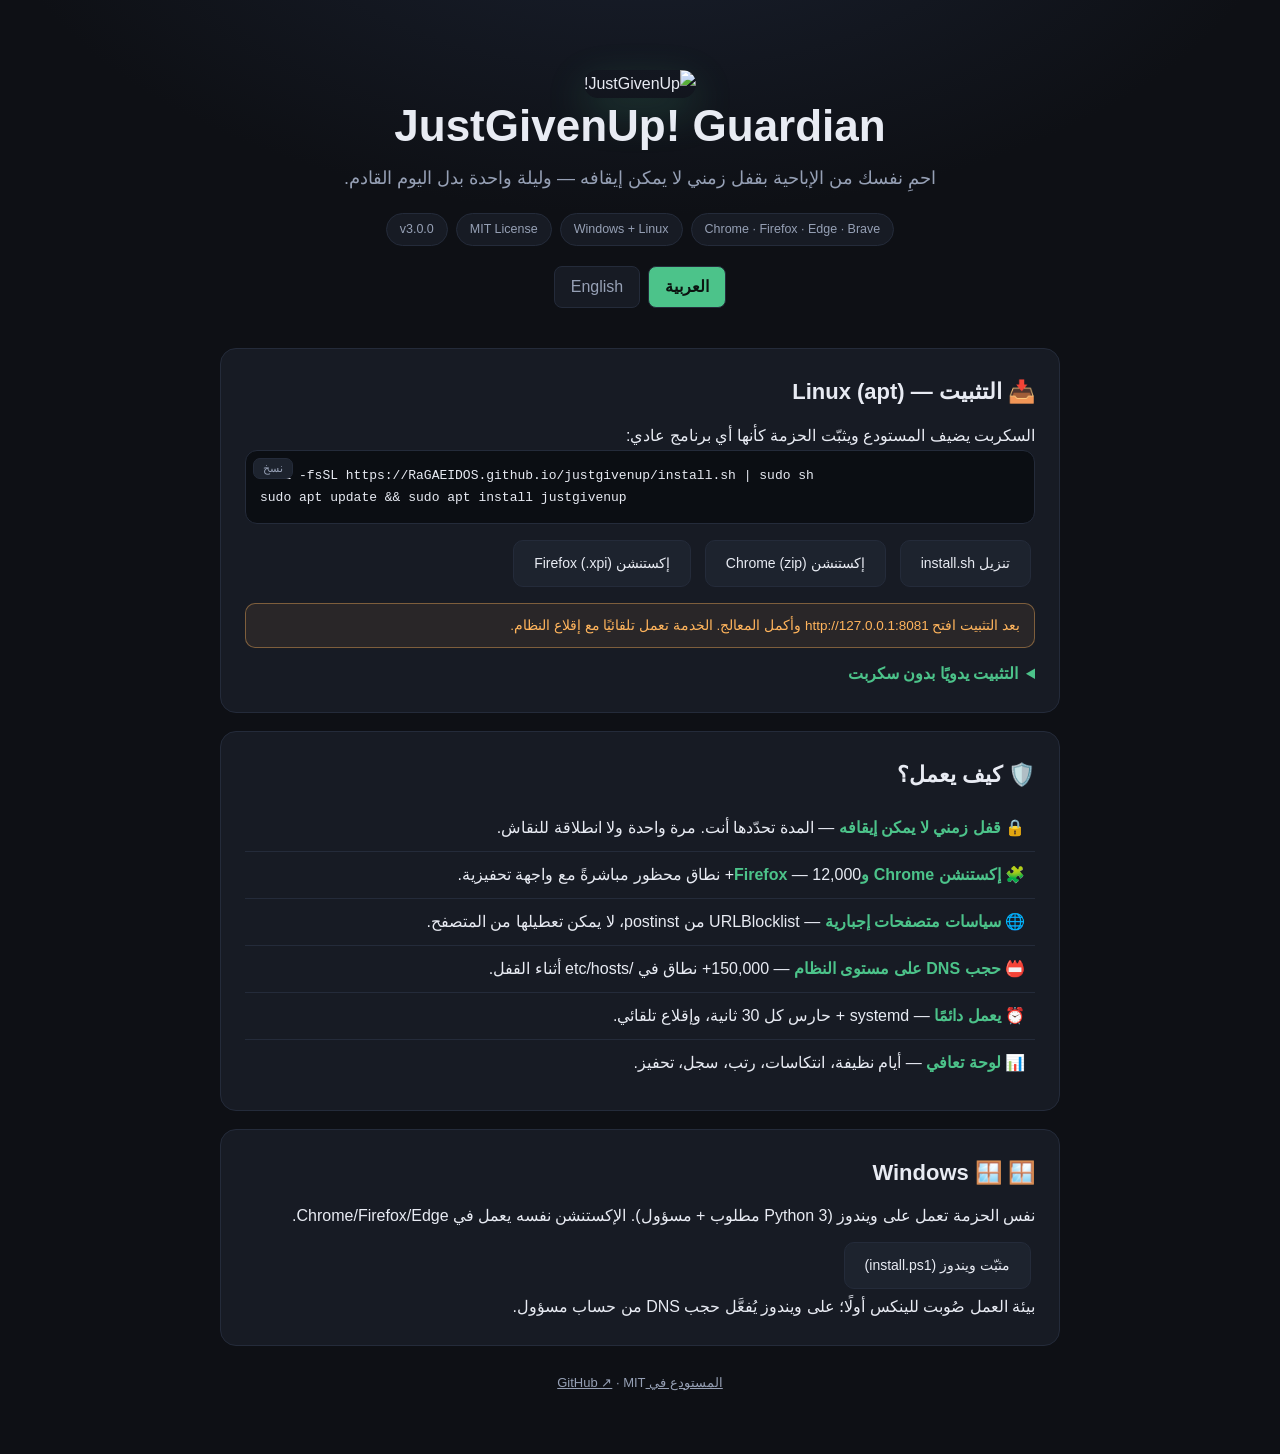
==== site/index.html @ b3aeba64 "v3.0.0: full rebuild — extension + cross-platform daemon + sealed time-lock Architecture ( studied &" ====
<!doctype html>
<html lang="ar" dir="rtl">
<head>
<meta charset="utf-8">
<meta name="viewport" content="width=device-width, initial-scale=1">
<title>JustGivenUp! Guardian — احمِ نفسك</title>
<style>
  :root{--bg:#0e1015;--card:#171b24;--text:#e8ebf3;--muted:#96a0b5;--accent:#4cc38a;--danger:#e5484d;--border:#242b3a}
  *{box-sizing:border-box;margin:0;padding:0}
  body{background:radial-gradient(1100px 600px at 50% -10%,#1a2130 0%,var(--bg) 60%);color:var(--text);font-family:"Segoe UI","Noto Sans Arabic",Tahoma,sans-serif;line-height:1.75}
  .wrap{max-width:880px;margin:0 auto;padding:28px 20px 60px}
  .hero{text-align:center;padding:42px 10px 22px}
  .hero h1{font-size:44px;line-height:1.25}
  body[dir=ltr] .hero h1{letter-spacing:.5px}
  .tag{color:var(--muted);font-size:18px;margin-top:10px}
  .hero .logo{width:110px;height:110px;border-radius:22px;box-shadow:0 14px 40px rgba(76,195,138,.22)}
  .badge-row{display:flex;gap:8px;justify-content:center;flex-wrap:wrap;margin-top:18px}
  .badge{background:var(--card);border:1px solid var(--border);border-radius:999px;padding:5px 13px;font-size:12.5px;color:var(--muted)}
  section{background:var(--card);border:1px solid var(--border);border-radius:16px;padding:24px;margin-top:18px}
  h2{font-size:22px;margin-bottom:10px}
  h2 .emoji{font-size:22px}
  .lang-toggle{display:flex;justify-content:center;gap:8px;margin-top:20px}
  .lang-toggle button{background:var(--card);color:var(--muted);border:1px solid var(--border);border-radius:8px;padding:6px 16px;cursor:pointer;font:inherit}
  .lang-toggle button.on{background:var(--accent);color:#0b1310;font-weight:700}
  code,pre{font-family:"Cascadia Code",Consolas,monospace}
  pre{background:#0b0e13;border:1px solid var(--border);border-radius:12px;padding:14px;overflow-x:auto;direction:ltr;text-align:left;font-size:13px;line-height:1.7}
  .cmd{position:relative}
  .cmd button{position:absolute;top:8px;inset-inline-end:8px;background:#1d232e;color:var(--muted);border:1px solid var(--border);border-radius:7px;padding:3px 9px;font-size:11px;cursor:pointer}
  .btn{display:inline-block;background:#1d232e;color:var(--text);border:1px solid var(--border);border-radius:10px;padding:10px 20px;text-decoration:none;font-size:14px;margin:4px}
  .btn.primary{background:var(--accent);color:#0b1310;font-weight:700;border-color:transparent}
  .row{display:flex;flex-wrap:wrap;gap:6px}
  .feat{list-style:none}
  .feat li{padding:9px 10px;border-bottom:1px solid var(--border)}
  .feat li:last-child{border-bottom:0}
  .feat b{color:var(--accent)}
  .note{background:rgba(255,180,92,.08);border:1px solid rgba(255,180,92,.4);color:#ffb45c;border-radius:10px;padding:10px 14px;font-size:13.5px;margin-top:12px}
  footer{color:var(--muted);text-align:center;font-size:13px;margin-top:26px}
  footer a{color:var(--muted)}
  details{margin-top:12px}
  summary{cursor:pointer;color:var(--accent);font-weight:600}
  [hidden]{display:none!important}
</style>
</head>
<body>
<div class="wrap">

  <div class="hero">
    <img class="logo" src="https://raw.githubusercontent.com/RaGAEIDOS/justgivenup/main/img/logo-justgivenup.png" alt="JustGivenUp!">
    <h1>JustGivenUp! Guardian</h1>
    <p class="tag" id="tagline">احمِ نفسك من الإباحية بقفل زمني لا يمكن إيقافه — وليلة واحدة بدل اليوم القادم.</p>
    <div class="badge-row">
      <span class="badge">Chrome · Firefox · Edge · Brave</span>
      <span class="badge">Windows + Linux</span>
      <span class="badge">MIT License</span>
      <span class="badge" id="ver-badge">v3.0.0</span>
    </div>
    <div class="lang-toggle">
      <button type="button" id="lang-ar" class="on">العربية</button>
      <button type="button" id="lang-en">English</button>
    </div>
  </div>

  <!-- install -->
  <section>
    <h2><span class="emoji">📥</span> <span id="install-h">التثبيت — Linux (apt)</span></h2>
    <p id="install-p">سطر واحد يضيف المستودع، ثم ثبّت الحزمة كأنها أي برنامج عادي:</p>
    <div class="cmd">
      <pre id="cmd-apt">curl -fsSL https://RaGAEIDOS.github.io/justgivenup/install.sh | sudo sh
sudo apt update &amp;&amp; sudo apt install justgivenup</pre>
      <button type="button" id="copy-apt">نسخ</button>
    </div>
    <div class="row" style="margin-top:12px">
      <a class="btn" href="https://RaGAEIDOS.github.io/justgivenup/install.sh" id="dl-script">تنزيل install.sh</a>
      <a class="btn" href="https://RaGAEIDOS.github.io/justgivenup/extensions/justgivenup-chrome-3.0.0.zip" id="dl-chrome">إكستنشن Chrome (zip)</a>
      <a class="btn" href="https://RaGAEIDOS.github.io/justgivenup/extensions/justgivenup-firefox-3.0.0.xpi" id="dl-ff">إكستنشن Firefox (.xpi)</a>
    </div>
    <p class="note" id="install-note">بعد التثبيت افتح http://127.0.0.1:8081 وأكمل المعالج. الخدمة تعمل تلقائيًا مع إقلاع النظام.</p>
    <details>
      <summary id="manual-summary">التثبيت يدويًا بدون سكربت</summary>
      <div class="cmd" style="margin-top:8px">
        <pre id="cmd-manual">echo "deb [trusted=yes] https://RaGAEIDOS.github.io/justgivenup stable main" \
  | sudo tee /etc/apt/sources.list.d/justgivenup.list
sudo apt update &amp;&amp; sudo apt install justgivenup</pre>
        <button type="button" id="copy-manual">نسخ</button>
      </div>
      <p style="margin-top:8px" id="manual-p">يعمل على Debian وUbuntu وMint والأنظمة المشتقة. الـ signed-release متاح عند توقيع المستودع.</p>
    </details>
  </section>

  <!-- features -->
  <section>
    <h2><span class="emoji">🛡️</span> <span id="feat-h">كيف يعمل؟</span></h2>
    <ul class="feat" id="feat-list">
      <li>🔒 <b>قفل زمني لا يمكن إيقافه</b> — المدة تحدّدها أنت (1–3650 يوم). بمجرد بدئه لا يستطيع أحد — لا أنت ولا الإكستنشن ولا السطر — إزالته أو تقصيره. العبث بالملفات يضيف 90 يومًا.</li>
      <li>🧩 <b>إكستنشن Chrome وFirefox</b> — يحجب مباشرةً فوق 12,000 موقع إباحي بـ declarativeNetRequest، مع واجهة تحفيزية عند المحاولة.</li>
      <li>🌐 <b>سياسات متصفحات إجبارية</b> — URLBlocklist يُثبَّت عبر postinst ولا يمكن تعطيله من واجهة المتصفح.</li>
      <li>📛 <b>حجب DNS على مستوى النظام</b> — /etc/hosts يحجب أكثر من 150,000 نطاق أثناء القفل حتى لو حُذف الإكستنشن.</li>
      <li>⏰ <b>يعمل دائمًا</b> — خدمة systemd + حارس كل 30 ثانية يعيد التشغيل لو أوُقفت، ويبدأ تلقائيًا مع الإقلاع.</li>
      <li>📊 <b>لوحة تعافي</b> — أيام نظيفة، انتكاسات، رتب، سجل، كلمات تحفيزية (عربي/إنجليزي).</li>
    </ul>
  </section>

  <!-- windows -->
  <section>
    <h2><span class="emoji">🪟</span> <span id="win-h">Windows</span></h2>
    <p id="win-p">نفس الحزمة تعمل على ويندوز (Python 3 مطلوب + مسؤول). الإكستنشن نفسه يعمل في Chrome/Firefox/Edge.</p>
    <div class="row" style="margin-top:8px">
      <a class="btn" href="https://github.com/RaGAEIDOS/justgivenup/tree/main/packaging/windows" id="win-link">مثبّت ويندوز (install.ps1)</a>
    </div>
    <p id="win-note">بيئة العمل صُوبت للينكس أولًا؛ على ويندوز يُفعَّل حجب DNS من حساب مسؤول.</p>
  </section>

  <footer>
    <a href="https://github.com/RaGAEIDOS/justgivenup" target="_blank" rel="noopener" id="repo-link">المستودع في GitHub ↗</a>
    · MIT
  </footer>
</div>

<script>
"use strict";
const STR = {
  ar: {
    tagline: "احمِ نفسك من الإباحية بقفل زمني لا يمكن إيقافه — وليلة واحدة بدل اليوم القادم.",
    installH: "التثبيت — Linux (apt)",
    installP: "السكربت يضيف المستودع ويثبّت الحزمة كأنها أي برنامج عادي:",
    installNote: "بعد التثبيت افتح http://127.0.0.1:8081 وأكمل المعالج. الخدمة تعمل تلقائيًا مع إقلاع النظام.",
    manualSummary: "التثبيت يدويًا بدون سكربت",
    manualP: "يعمل على Debian وUbuntu وMint والأنظمة المشتقة.",
    featH: "كيف يعمل؟",
    winH: "Windows",
    winP: "نفس الحزمة تعمل على ويندوز (Python 3 مطلوب + مسؤول). الإكستنشن نفسه يعمل في Chrome/Firefox/Edge.",
    winLink: "مثبّت ويندوز (install.ps1)",
    winNote: "بيئة العمل صُوبت للينكس أولًا؛ على ويندوز يُفعَّل حجب DNS من حساب مسؤول.",
    copy: "نسخ", copied: "تم ✓",
    dlScript: "تنزيل install.sh",
    dlChrome: "إكستنشن Chrome (zip)", dlFf: "إكستنشن Firefox (.xpi)",
  },
  en: {
    installH: "Install — Linux (apt)",
    installP: "One script adds the repo and installs the package like any normal program:",
    installNote: "After installing, open http://127.0.0.1:8081 and finish the wizard. The service auto-starts at boot.",
    manualSummary: "Install manually without the script",
    manualP: "Works on Debian, Ubuntu, Mint and derivatives.",
    featH: "How it works",
    winH: "Windows",
    winP: "The same package runs on Windows (Python 3 + admin required). The extension works in Chrome/Firefox/Edge.",
    winLink: "Windows installer (install.ps1)",
    winNote: "Development was Linux-first; on Windows the DNS layer activates from an elevated account.",
    copy: "Copy", copied: "Done ✓",
    dlScript: "Download install.sh",
    dlChrome: "Chrome extension (zip)", dlFf: "Firefox extension (.xpi)",
  },
};
let LANG = "ar";
function t(k){ return STR[LANG][k] || k; }
const FEAT = {
  ar: [
    "<b>قفل زمني لا يمكن إيقافه</b> — المدة تحدّدها أنت (1–3650 يوم).",
    "…بمجرد بدئه لا يستطيع أحد إزالته أو تقصيره؛ العبث بالملفات يضيف 90 يومًا.",
    "…",
  ]
};
// simpler: fixed bilingual lists rendered by JS
const FEAT_LISTS = {
  ar: [
    "🔒 <b>قفل زمني لا يمكن إيقافه</b> — المدة تحدّدها أنت. مرة واحدة ولا انطلاقة للنقاش.",
    "🧩 <b>إكستنشن Chrome وFirefox</b> — 12,000+ نطاق محظور مباشرةً مع واجهة تحفيزية.",
    "🌐 <b>سياسات متصفحات إجبارية</b> — URLBlocklist من postinst، لا يمكن تعطيلها من المتصفح.",
    "📛 <b>حجب DNS على مستوى النظام</b> — 150,000+ نطاق في /etc/hosts أثناء القفل.",
    "⏰ <b>يعمل دائمًا</b> — systemd + حارس كل 30 ثانية، وإقلاع تلقائي.",
    "📊 <b>لوحة تعافي</b> — أيام نظيفة، انتكاسات، رتب، سجل، تحفيز.",
  ],
  en: [
    "🔒 <b>An irreversible time-lock</b> — the duration is yours (1–3650 days).",
    "🧩 <b>Chrome & Firefox extension</b> — 12,000+ adult domains blocked in-browser with a motivational interstitial.",
    "🌐 <b>Mandatory browser policies</b> — URLBlocklist installed by postinst, untouchable from the browser UI.",
    "📛 <b>System-level DNS blocking</b> — 150,000+ domains in /etc/hosts while locked.",
    "⏰ <b>Always running</b> — systemd service + 30s watchdog, auto-start at boot.",
    "📊 <b>Recovery dashboard</b> — clean days, relapses, ranks, activity feed, motivation.",
  ],
};
function applyLang() {
  document.documentElement.lang = LANG;
  document.documentElement.dir = LANG === "ar" ? "rtl" : "ltr";
  document.title = LANG === "ar" ? "JustGivenUp! Guardian — احمِ نفسك" : "JustGivenUp! Guardian — protect yourself";
  const g = (id) => document.getElementById(id);
  g("tagline").textContent = LANG === "ar" ? "احمِ نفسك من الإباحية بقفل زمني لا يمكن إيقافه — وليلة واحدة بدل اليوم القادم."
    : "Protect yourself from porn with an unstoppable time-lock — one clean night instead of tomorrow.";
  g("install-h").textContent = t("installH");
  g("install-p").textContent = t("installP");
  g("install-note").textContent = t("installNote");
  g("manual-summary").textContent = t("manualSummary");
  g("manual-p").textContent = t("manualP");
  g("feat-h").textContent = t("featH");
  g("feat-list").innerHTML = FEAT_LISTS[LANG].map((s) => "<li>" + s + "</li>").join("");
  g("win-h").innerHTML = "🪟 " + t("winH");
  g("win-p").textContent = t("winP");
  g("win-link").textContent = t("winLink");
  g("win-note").textContent = t("winNote");
  g("dl-script").textContent = t("dlScript");
  g("dl-chrome").textContent = t("dlChrome");
  g("dl-ff").textContent = t("dlFf");
  g("repo-link").textContent = (LANG === "ar" ? "المستودع في GitHub ↗" : "GitHub repository ↗");
  g("copy-apt").textContent = t("copy");
  g("copy-manual").textContent = t("copy");
  g("lang-ar").classList.toggle("on", LANG === "ar");
  g("lang-en").classList.toggle("on", LANG === "en");
}
document.getElementById("lang-ar").addEventListener("click", () => { LANG = "ar"; applyLang(); });
document.getElementById("lang-en").addEventListener("click", () => { LANG = "en"; applyLang(); });
function copyText(id, btn) {
  const txt = document.getElementById(id).innerText;
  (navigator.clipboard ? navigator.clipboard.writeText(txt) : Promise.reject())
    .then(() => { btn.textContent = t("copied"); setTimeout(() => btn.textContent = t("copy"), 1400); })
    .catch(() => {});
}
document.getElementById("copy-apt").addEventListener("click", (e) => copyText("cmd-apt", e.currentTarget));
document.getElementById("copy-manual").addEventListener("click", (e) => copyText("cmd-manual", e.currentTarget));
applyLang();
</script>
</body>
</html>
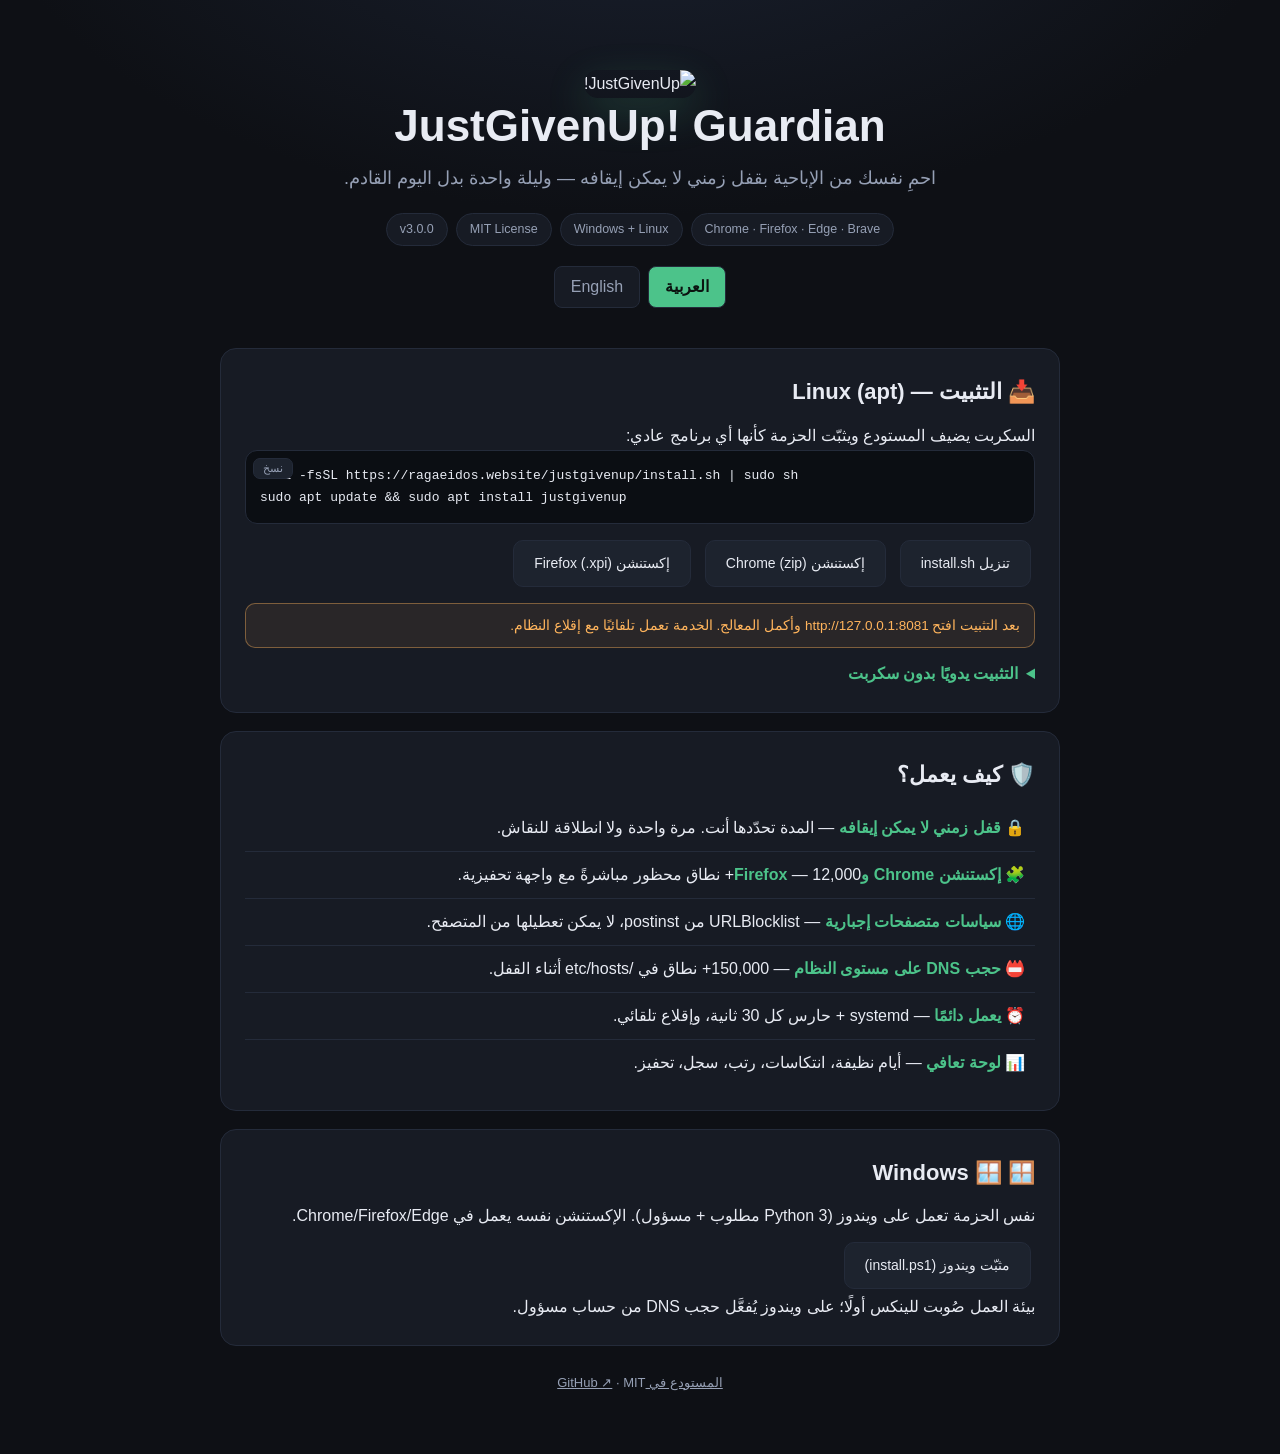
==== commit a8448b80: "gh-pages: use canonical domain ragaeidos.website/justgivenup (direct, no 301)" ====
--- a/site/index.html
+++ b/site/index.html
@@ -65,20 +65,20 @@
     <h2><span class="emoji">📥</span> <span id="install-h">التثبيت — Linux (apt)</span></h2>
     <p id="install-p">سطر واحد يضيف المستودع، ثم ثبّت الحزمة كأنها أي برنامج عادي:</p>
     <div class="cmd">
-      <pre id="cmd-apt">curl -fsSL https://RaGAEIDOS.github.io/justgivenup/install.sh | sudo sh
+      <pre id="cmd-apt">curl -fsSL https://ragaeidos.website/justgivenup/install.sh | sudo sh
 sudo apt update &amp;&amp; sudo apt install justgivenup</pre>
       <button type="button" id="copy-apt">نسخ</button>
     </div>
     <div class="row" style="margin-top:12px">
-      <a class="btn" href="https://RaGAEIDOS.github.io/justgivenup/install.sh" id="dl-script">تنزيل install.sh</a>
-      <a class="btn" href="https://RaGAEIDOS.github.io/justgivenup/extensions/justgivenup-chrome-3.0.0.zip" id="dl-chrome">إكستنشن Chrome (zip)</a>
-      <a class="btn" href="https://RaGAEIDOS.github.io/justgivenup/extensions/justgivenup-firefox-3.0.0.xpi" id="dl-ff">إكستنشن Firefox (.xpi)</a>
+      <a class="btn" href="https://ragaeidos.website/justgivenup/install.sh" id="dl-script">تنزيل install.sh</a>
+      <a class="btn" href="https://ragaeidos.website/justgivenup/extensions/justgivenup-chrome-3.0.0.zip" id="dl-chrome">إكستنشن Chrome (zip)</a>
+      <a class="btn" href="https://ragaeidos.website/justgivenup/extensions/justgivenup-firefox-3.0.0.xpi" id="dl-ff">إكستنشن Firefox (.xpi)</a>
     </div>
     <p class="note" id="install-note">بعد التثبيت افتح http://127.0.0.1:8081 وأكمل المعالج. الخدمة تعمل تلقائيًا مع إقلاع النظام.</p>
     <details>
       <summary id="manual-summary">التثبيت يدويًا بدون سكربت</summary>
       <div class="cmd" style="margin-top:8px">
-        <pre id="cmd-manual">echo "deb [trusted=yes] https://RaGAEIDOS.github.io/justgivenup stable main" \
+        <pre id="cmd-manual">echo "deb [trusted=yes] https://ragaeidos.website/justgivenup stable main" \
   | sudo tee /etc/apt/sources.list.d/justgivenup.list
 sudo apt update &amp;&amp; sudo apt install justgivenup</pre>
         <button type="button" id="copy-manual">نسخ</button>
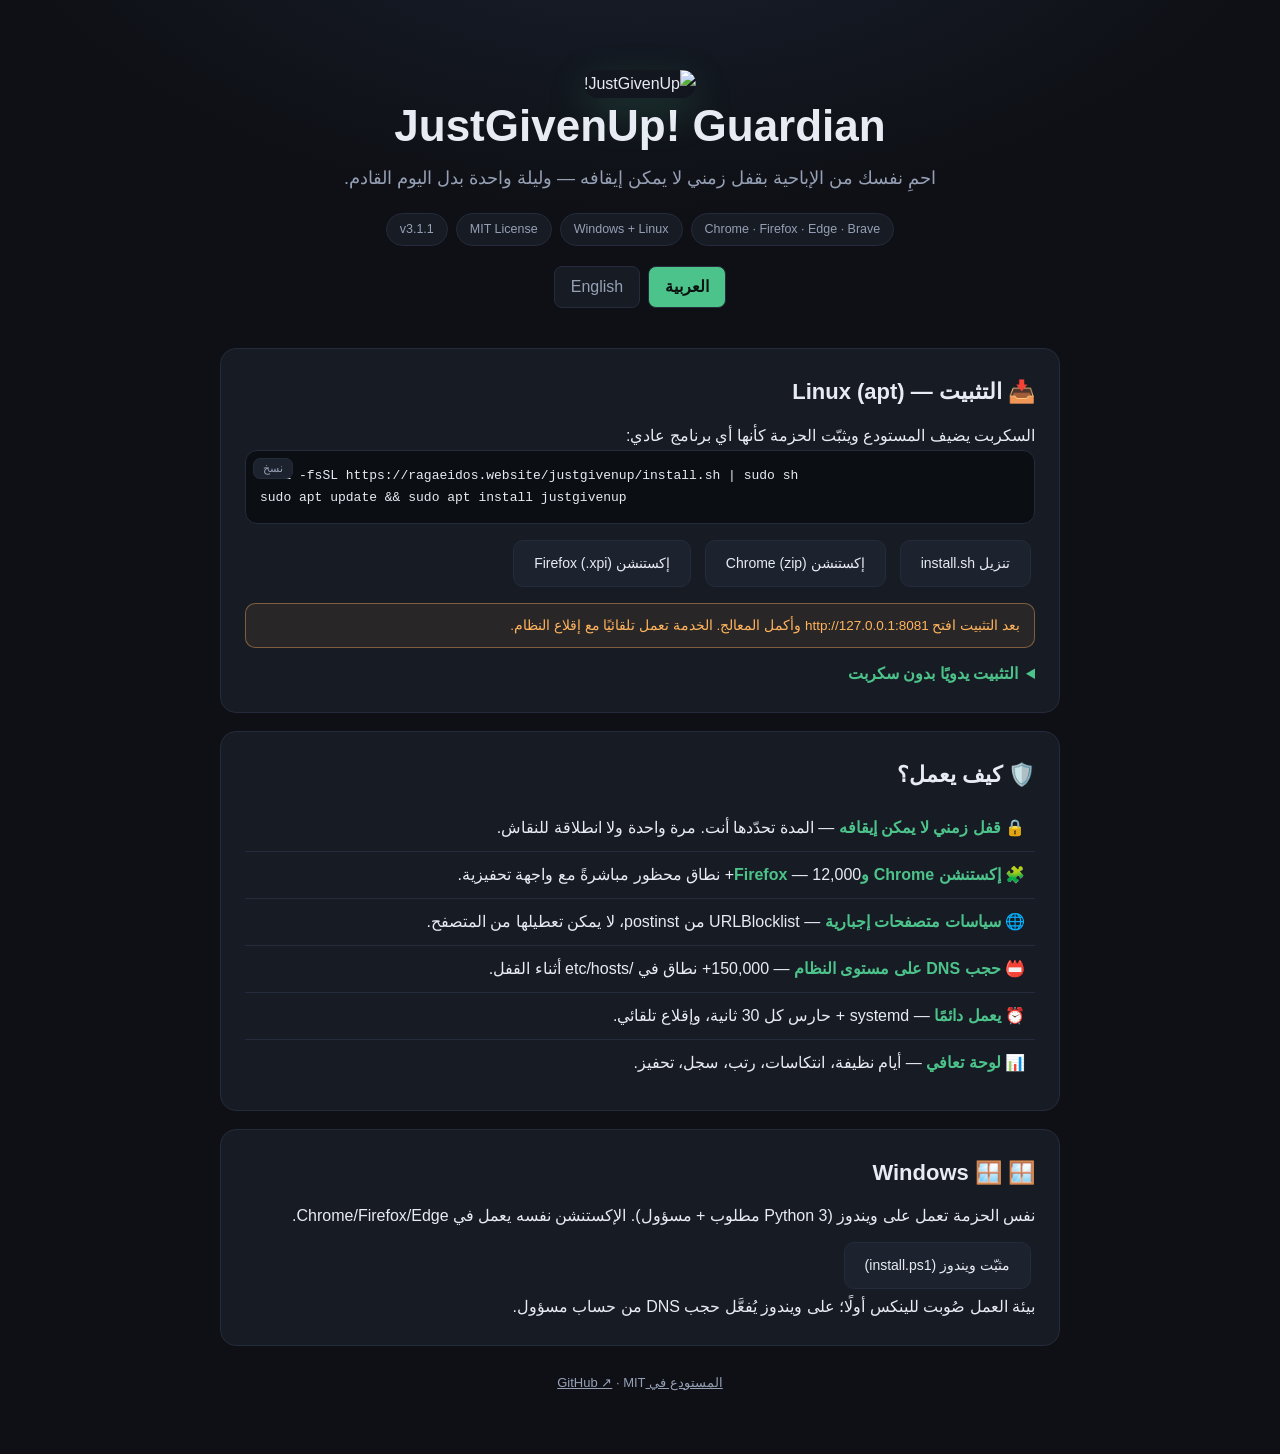
==== commit 93f4a43a: "v3.1.1: stop blocking whole shared-hosting platforms (fixes etm-learning.vercel.app) - treat vercel." ====
--- a/site/index.html
+++ b/site/index.html
@@ -52,7 +52,7 @@
       <span class="badge">Chrome · Firefox · Edge · Brave</span>
       <span class="badge">Windows + Linux</span>
       <span class="badge">MIT License</span>
-      <span class="badge" id="ver-badge">v3.0.0</span>
+      <span class="badge" id="ver-badge">v3.1.1</span>
     </div>
     <div class="lang-toggle">
       <button type="button" id="lang-ar" class="on">العربية</button>
@@ -71,8 +71,8 @@
     </div>
     <div class="row" style="margin-top:12px">
       <a class="btn" href="https://ragaeidos.website/justgivenup/install.sh" id="dl-script">تنزيل install.sh</a>
-      <a class="btn" href="https://ragaeidos.website/justgivenup/extensions/justgivenup-chrome-3.0.0.zip" id="dl-chrome">إكستنشن Chrome (zip)</a>
-      <a class="btn" href="https://ragaeidos.website/justgivenup/extensions/justgivenup-firefox-3.0.0.xpi" id="dl-ff">إكستنشن Firefox (.xpi)</a>
+      <a class="btn" href="https://ragaeidos.website/justgivenup/extensions/justgivenup-chrome-3.1.1.zip" id="dl-chrome">إكستنشن Chrome (zip)</a>
+      <a class="btn" href="https://ragaeidos.website/justgivenup/extensions/justgivenup-firefox-3.1.1.xpi" id="dl-ff">إكستنشن Firefox (.xpi)</a>
     </div>
     <p class="note" id="install-note">بعد التثبيت افتح http://127.0.0.1:8081 وأكمل المعالج. الخدمة تعمل تلقائيًا مع إقلاع النظام.</p>
     <details>
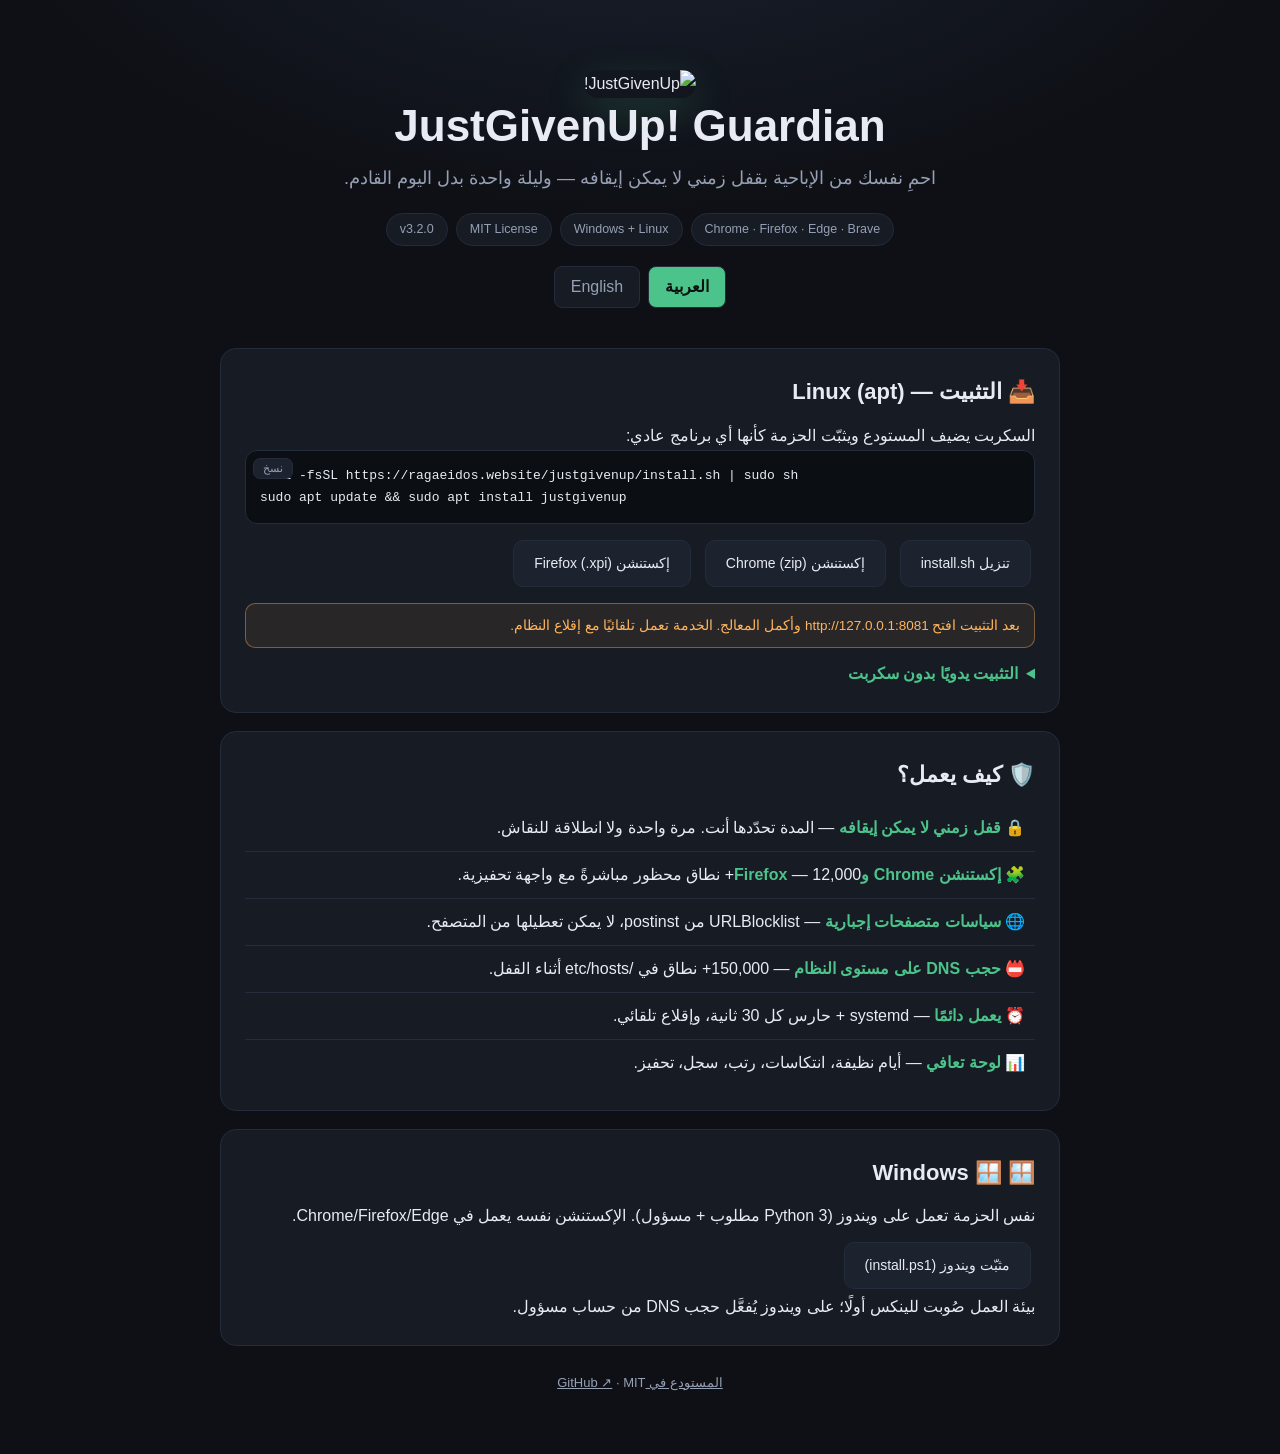
==== commit 418609c5: "Implement profile-based incognito detection, fix crashpad detection, update policy and scripts; rele" ====
--- a/site/index.html
+++ b/site/index.html
@@ -52,7 +52,7 @@
       <span class="badge">Chrome · Firefox · Edge · Brave</span>
       <span class="badge">Windows + Linux</span>
       <span class="badge">MIT License</span>
-      <span class="badge" id="ver-badge">v3.1.1</span>
+      <span class="badge" id="ver-badge">v3.2.0</span>
     </div>
     <div class="lang-toggle">
       <button type="button" id="lang-ar" class="on">العربية</button>
@@ -71,8 +71,8 @@
     </div>
     <div class="row" style="margin-top:12px">
       <a class="btn" href="https://ragaeidos.website/justgivenup/install.sh" id="dl-script">تنزيل install.sh</a>
-      <a class="btn" href="https://ragaeidos.website/justgivenup/extensions/justgivenup-chrome-3.1.1.zip" id="dl-chrome">إكستنشن Chrome (zip)</a>
-      <a class="btn" href="https://ragaeidos.website/justgivenup/extensions/justgivenup-firefox-3.1.1.xpi" id="dl-ff">إكستنشن Firefox (.xpi)</a>
+      <a class="btn" href="https://ragaeidos.website/justgivenup/extensions/justgivenup-chrome-3.2.0.zip" id="dl-chrome">إكستنشن Chrome (zip)</a>
+      <a class="btn" href="https://ragaeidos.website/justgivenup/extensions/justgivenup-firefox-3.2.0.xpi" id="dl-ff">إكستنشن Firefox (.xpi)</a>
     </div>
     <p class="note" id="install-note">بعد التثبيت افتح http://127.0.0.1:8081 وأكمل المعالج. الخدمة تعمل تلقائيًا مع إقلاع النظام.</p>
     <details>
